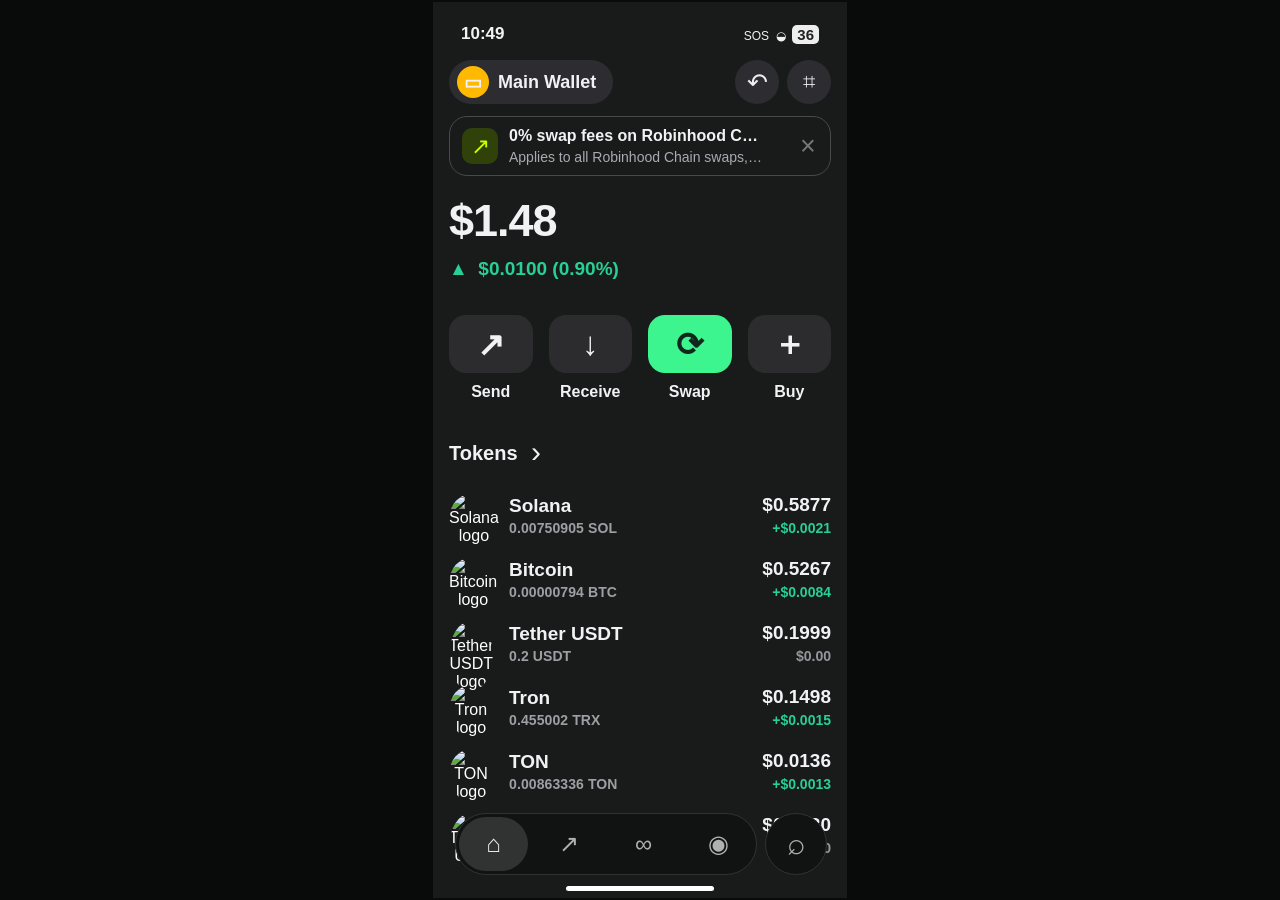
==== index.html @ 6058a7dd "Add files via upload" ====
<!doctype html>
<html lang="en">
<head>
  <meta charset="utf-8">
  <meta name="viewport" content="width=device-width,initial-scale=1,viewport-fit=cover,user-scalable=no">
  <meta name="theme-color" content="#191b1a">
  <meta name="apple-mobile-web-app-capable" content="yes">
  <meta name="apple-mobile-web-app-status-bar-style" content="black-translucent">
  <title>Main Wallet</title>
  <link rel="stylesheet" href="styles.css">
</head>
<body>
<main class="stage">
  <section class="phone" aria-label="Main Wallet">
    <header class="statusbar"><strong>10:49</strong><span>SOS&nbsp;&nbsp;◒&nbsp;&nbsp;<b>36</b></span></header>
    <div class="topbar">
      <button class="wallet-pill" type="button"><span class="wallet-icon">▭</span><span>Main Wallet</span></button>
      <button class="round" type="button">↶</button><button class="round scan" type="button">⌗</button>
    </div>
    <div class="promo"><span class="promo-logo">↗</span><div><b>0% swap fees on Robinhood C…</b><small>Applies to all Robinhood Chain swaps,…</small></div><button id="closePromo">×</button></div>

    <section class="balance"><h1 id="totalBalance">$1.48</h1><div class="gain">▲ &nbsp;$0.0100 (0.90%)</div></section>
    <div class="actions"><button><span>↗</span>Send</button><button><span>↓</span>Receive</button><button class="swap"><span>⟳</span>Swap</button><button><span>＋</span>Buy</button></div>

    <div class="section-title">Tokens <span>›</span></div>
    <section id="tokenList" class="token-list" aria-live="polite"></section>

    <nav class="bottom-nav"><button class="active">⌂</button><button>↗</button><button>∞</button><button>◉</button></nav><button class="search">⌕</button>
    <div class="home-indicator"></div>
  </section>
</main>

<div class="modal-backdrop" id="editor" hidden>
  <section class="modal" role="dialog" aria-modal="true" aria-labelledby="editorTitle">
    <button class="modal-close" id="cancelEdit" aria-label="Close">×</button>
    <img id="editorLogo" alt="">
    <h2 id="editorTitle">Edit Solana</h2>
    <div class="tabs"><button id="coinMode" class="selected" type="button">Crypto amount</button><button id="usdMode" type="button">USD value</button></div>
    <label id="amountLabel" for="amountInput">SOL amount</label>
    <input id="amountInput" type="number" inputmode="decimal" min="0" step="any" placeholder="0">
    <p id="conversionPreview">≈ $0.00</p>
    <button class="save" id="saveEdit" type="button">Save</button>
  </section>
</div>
<script src="script.js"></script>
</body>
</html>
---- styles.css ----
:root{color-scheme:dark;--bg:#191b1a;--card:#2b2b2e;--text:#f2f2f5;--muted:#9b9ba1;--green:#27d094;--bright:#39f58c}
*{box-sizing:border-box;-webkit-tap-highlight-color:transparent}html,body{margin:0;min-height:100%;background:#090a0a;overflow:hidden}body{font-family:-apple-system,BlinkMacSystemFont,"SF Pro Display","Segoe UI",sans-serif;display:grid;place-items:center;color:var(--text)}button,input{font:inherit}.stage{width:100vw;height:100dvh;display:grid;place-items:center;overflow:hidden}.phone{position:relative;width:min(100vw,414px);height:min(100dvh,896px);background:var(--bg);overflow:hidden;padding:0 16px 96px}.statusbar{height:58px;display:flex;align-items:center;justify-content:space-between;padding:6px 12px 0;font-size:17px}.statusbar>strong{font-size:17px}.statusbar span{font-size:12px}.statusbar b{background:#eee;color:#222;padding:1px 5px;border-radius:5px;font-size:15px}.topbar{display:grid;grid-template-columns:1fr 44px 44px;gap:8px;align-items:center}.wallet-pill{height:44px;justify-self:start;border:0;border-radius:25px;background:#2d2d31;color:var(--text);display:flex;align-items:center;gap:9px;padding:0 17px 0 8px;font-weight:700;font-size:18px}.wallet-icon{width:32px;height:32px;border-radius:50%;background:#ffb900;display:grid;place-items:center;font-size:19px}.round{height:44px;border:0;border-radius:50%;background:#2d2d31;color:#eee;font-size:25px}.scan{font-size:22px}.promo{height:60px;margin-top:12px;border:1px solid #47494b;border-radius:18px;display:grid;grid-template-columns:38px 1fr 24px;gap:9px;align-items:center;padding:8px 12px}.promo-logo{width:36px;height:36px;border-radius:10px;background:#30420a;color:#c6ff00;display:grid;place-items:center;font-size:23px}.promo div{min-width:0}.promo b,.promo small{display:block;overflow:hidden;white-space:nowrap;text-overflow:ellipsis}.promo b{font-size:16px}.promo small{font-size:14px;color:#aaaab2;margin-top:4px}.promo button{border:0;background:transparent;color:#777;font-size:27px}.balance{padding:22px 0 0}.balance h1{font-size:45px;line-height:1;margin:0;font-weight:750;letter-spacing:-1px}.gain{color:var(--green);font-size:19px;font-weight:750;margin-top:15px}.actions{display:grid;grid-template-columns:repeat(4,1fr);gap:16px;margin-top:35px}.actions button{border:0;background:transparent;color:var(--text);font-weight:650;font-size:16px;padding:0}.actions button span{height:58px;border-radius:17px;background:#2c2c2f;display:grid;place-items:center;font-size:33px;margin-bottom:10px}.actions .swap span{background:#3df58f;color:#11261d}.section-title{font-size:20px;font-weight:750;margin-top:34px;margin-bottom:14px}.section-title span{font-size:30px;font-weight:400;vertical-align:-2px;margin-left:8px}.token-list{height:calc(100% - 420px);overflow:auto;scrollbar-width:none;padding-bottom:110px}.token-list::-webkit-scrollbar{display:none}.token{height:64px;display:grid;grid-template-columns:48px 1fr auto;align-items:center;gap:4px}.token-logo{width:40px;height:40px;border-radius:50%;object-fit:cover;cursor:pointer}.token-main{min-width:0;padding-left:8px}.token-name{font-size:19px;font-weight:750;white-space:nowrap;overflow:hidden;text-overflow:ellipsis}.token-amount{font-size:14px;color:#9e9ea4;font-weight:650;margin-top:3px;letter-spacing:.1px}.token-values{text-align:right}.token-usd{font-size:19px;font-weight:750}.token-change{font-size:14px;color:var(--green);font-weight:700;margin-top:4px}.token-change.zero{color:#96969c}.bottom-nav{position:absolute;z-index:5;left:22px;right:90px;bottom:23px;height:62px;border:1px solid #303332;background:#101312;border-radius:33px;display:grid;grid-template-columns:repeat(4,1fr);align-items:center}.bottom-nav button{border:0;background:transparent;color:#aeb1b0;font-size:24px}.bottom-nav .active{height:54px;margin:3px;border-radius:28px;background:#303331;color:#eee}.search{position:absolute;z-index:5;right:20px;bottom:23px;width:62px;height:62px;border:1px solid #303332;background:#101312;border-radius:50%;color:#adb1b0;font-size:31px}.home-indicator{position:absolute;z-index:6;bottom:7px;left:50%;transform:translateX(-50%);width:148px;height:5px;background:#fff;border-radius:5px}.modal-backdrop{position:fixed;inset:0;z-index:20;background:rgba(0,0,0,.67);display:grid;place-items:end center}.modal-backdrop[hidden]{display:none}.modal{position:relative;width:min(100%,414px);background:#292a2c;border-radius:28px 28px 0 0;padding:24px 22px calc(24px + env(safe-area-inset-bottom));text-align:center}.modal>img{width:64px;height:64px;border-radius:50%;object-fit:cover}.modal h2{margin:12px 0 18px;font-size:24px}.modal-close{position:absolute;right:17px;top:14px;border:0;background:#3b3c3e;color:#ddd;width:34px;height:34px;border-radius:50%;font-size:25px}.tabs{display:grid;grid-template-columns:1fr 1fr;background:#1b1c1d;border-radius:12px;padding:4px;margin-bottom:18px}.tabs button{border:0;border-radius:9px;padding:10px 5px;background:transparent;color:#aaa;font-weight:700}.tabs .selected{background:#424346;color:#fff}.modal label{display:block;text-align:left;color:#b5b5ba;font-weight:650;margin-bottom:8px}.modal input{width:100%;border:1px solid #55565b;border-radius:14px;background:#1d1e20;color:#fff;font-size:28px;padding:14px 16px;outline:none}.modal input:focus{border-color:#42f690}.modal p{min-height:24px;color:#a4a4aa;font-size:17px}.save{width:100%;border:0;border-radius:15px;background:#42f690;color:#102519;font-size:18px;font-weight:800;padding:15px}@media(max-height:760px){.promo{display:none}.balance{padding-top:14px}.actions{margin-top:24px}.section-title{margin-top:24px}.token-list{height:calc(100% - 342px)}}
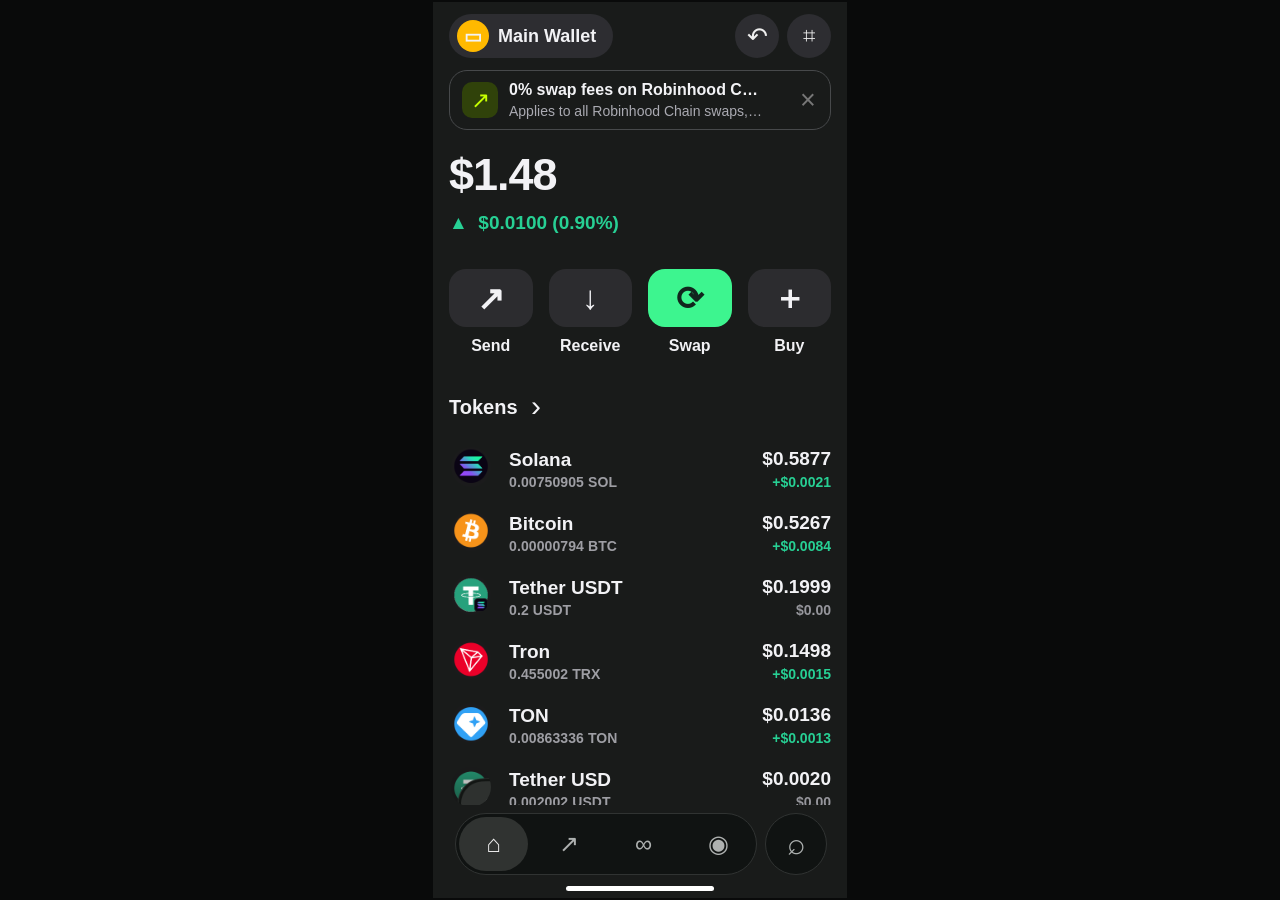
==== commit 328f823a: "Add files via upload" ====
--- a/index.html
+++ b/index.html
@@ -7,12 +7,16 @@
   <meta name="apple-mobile-web-app-capable" content="yes">
   <meta name="apple-mobile-web-app-status-bar-style" content="black-translucent">
   <title>Main Wallet</title>
-  <link rel="stylesheet" href="styles.css">
+
+  <style>
+:root{color-scheme:dark;--bg:#191b1a;--card:#2b2b2e;--text:#f2f2f5;--muted:#9b9ba1;--green:#27d094;--bright:#39f58c}
+*{box-sizing:border-box;-webkit-tap-highlight-color:transparent}html,body{margin:0;min-height:100%;background:#090a0a;overflow:hidden}body{font-family:-apple-system,BlinkMacSystemFont,"SF Pro Display","Segoe UI",sans-serif;display:grid;place-items:center;color:var(--text)}button,input{font:inherit}.stage{width:100vw;height:100dvh;display:grid;place-items:center;overflow:hidden}.phone{position:relative;width:min(100vw,414px);height:min(100dvh,896px);background:var(--bg);overflow:hidden;padding:12px 16px 96px}.topbar{display:grid;grid-template-columns:1fr 44px 44px;gap:8px;align-items:center}.wallet-pill{height:44px;justify-self:start;border:0;border-radius:25px;background:#2d2d31;color:var(--text);display:flex;align-items:center;gap:9px;padding:0 17px 0 8px;font-weight:700;font-size:18px}.wallet-icon{width:32px;height:32px;border-radius:50%;background:#ffb900;display:grid;place-items:center;font-size:19px}.round{height:44px;border:0;border-radius:50%;background:#2d2d31;color:#eee;font-size:25px}.scan{font-size:22px}.promo{height:60px;margin-top:12px;border:1px solid #47494b;border-radius:18px;display:grid;grid-template-columns:38px 1fr 24px;gap:9px;align-items:center;padding:8px 12px}.promo-logo{width:36px;height:36px;border-radius:10px;background:#30420a;color:#c6ff00;display:grid;place-items:center;font-size:23px}.promo div{min-width:0}.promo b,.promo small{display:block;overflow:hidden;white-space:nowrap;text-overflow:ellipsis}.promo b{font-size:16px}.promo small{font-size:14px;color:#aaaab2;margin-top:4px}.promo button{border:0;background:transparent;color:#777;font-size:27px}.balance{padding:22px 0 0}.balance h1{font-size:45px;line-height:1;margin:0;font-weight:750;letter-spacing:-1px}.gain{color:var(--green);font-size:19px;font-weight:750;margin-top:15px}.actions{display:grid;grid-template-columns:repeat(4,1fr);gap:16px;margin-top:35px}.actions button{border:0;background:transparent;color:var(--text);font-weight:650;font-size:16px;padding:0}.actions button span{height:58px;border-radius:17px;background:#2c2c2f;display:grid;place-items:center;font-size:33px;margin-bottom:10px}.actions .swap span{background:#3df58f;color:#11261d}.section-title{font-size:20px;font-weight:750;margin-top:34px;margin-bottom:14px}.section-title span{font-size:30px;font-weight:400;vertical-align:-2px;margin-left:8px}.token-list{height:calc(100% - 420px);overflow:auto;scrollbar-width:none;padding-bottom:110px}.token-list::-webkit-scrollbar{display:none}.token{height:64px;display:grid;grid-template-columns:48px 1fr auto;align-items:center;gap:4px}.token-logo{width:40px;height:40px;border-radius:50%;object-fit:cover;cursor:pointer}.token-main{min-width:0;padding-left:8px}.token-name{font-size:19px;font-weight:750;white-space:nowrap;overflow:hidden;text-overflow:ellipsis}.token-amount{font-size:14px;color:#9e9ea4;font-weight:650;margin-top:3px;letter-spacing:.1px}.token-values{text-align:right}.token-usd{font-size:19px;font-weight:750}.token-change{font-size:14px;color:var(--green);font-weight:700;margin-top:4px}.token-change.zero{color:#96969c}.bottom-nav{position:absolute;z-index:5;left:22px;right:90px;bottom:23px;height:62px;border:1px solid #303332;background:#101312;border-radius:33px;display:grid;grid-template-columns:repeat(4,1fr);align-items:center}.bottom-nav button{border:0;background:transparent;color:#aeb1b0;font-size:24px}.bottom-nav .active{height:54px;margin:3px;border-radius:28px;background:#303331;color:#eee}.search{position:absolute;z-index:5;right:20px;bottom:23px;width:62px;height:62px;border:1px solid #303332;background:#101312;border-radius:50%;color:#adb1b0;font-size:31px}.home-indicator{position:absolute;z-index:6;bottom:7px;left:50%;transform:translateX(-50%);width:148px;height:5px;background:#fff;border-radius:5px}.modal-backdrop{position:fixed;inset:0;z-index:20;background:rgba(0,0,0,.67);display:grid;place-items:end center}.modal-backdrop[hidden]{display:none}.modal{position:relative;width:min(100%,414px);background:#292a2c;border-radius:28px 28px 0 0;padding:24px 22px calc(24px + env(safe-area-inset-bottom));text-align:center}.modal>img{width:64px;height:64px;border-radius:50%;object-fit:cover}.modal h2{margin:12px 0 18px;font-size:24px}.modal-close{position:absolute;right:17px;top:14px;border:0;background:#3b3c3e;color:#ddd;width:34px;height:34px;border-radius:50%;font-size:25px}.tabs{display:grid;grid-template-columns:1fr 1fr;background:#1b1c1d;border-radius:12px;padding:4px;margin-bottom:18px}.tabs button{border:0;border-radius:9px;padding:10px 5px;background:transparent;color:#aaa;font-weight:700}.tabs .selected{background:#424346;color:#fff}.modal label{display:block;text-align:left;color:#b5b5ba;font-weight:650;margin-bottom:8px}.modal input{width:100%;border:1px solid #55565b;border-radius:14px;background:#1d1e20;color:#fff;font-size:28px;padding:14px 16px;outline:none}.modal input:focus{border-color:#42f690}.modal p{min-height:24px;color:#a4a4aa;font-size:17px}.save{width:100%;border:0;border-radius:15px;background:#42f690;color:#102519;font-size:18px;font-weight:800;padding:15px}@media(max-height:760px){.promo{display:none}.balance{padding-top:14px}.actions{margin-top:24px}.section-title{margin-top:24px}.token-list{height:calc(100% - 342px)}}
+
+  </style>
 </head>
 <body>
 <main class="stage">
   <section class="phone" aria-label="Main Wallet">
-    <header class="statusbar"><strong>10:49</strong><span>SOS&nbsp;&nbsp;◒&nbsp;&nbsp;<b>36</b></span></header>
     <div class="topbar">
       <button class="wallet-pill" type="button"><span class="wallet-icon">▭</span><span>Main Wallet</span></button>
       <button class="round" type="button">↶</button><button class="round scan" type="button">⌗</button>
@@ -42,6 +46,36 @@
     <button class="save" id="saveEdit" type="button">Save</button>
   </section>
 </div>
-<script src="script.js"></script>
+
+<script>
+const fallbackPrices={solana:78.266,bitcoin:66335,tether:0.9995,tron:0.32923,the_open_network:1.575,dai:0.9657,ethereum:2035.71};
+const coins=[
+{id:'solana',name:'Solana',symbol:'SOL',amount:.00750905,logo:'[data-uri]',change:'+$0.0021'},
+{id:'bitcoin',name:'Bitcoin',symbol:'BTC',amount:.00000794,logo:'[data-uri]',change:'+$0.0084'},
+{id:'tether',key:'usdt-sol',name:'Tether USDT',symbol:'USDT',amount:.2,logo:'[data-uri]',change:'$0.00'},
+{id:'tron',name:'Tron',symbol:'TRX',amount:.455002,logo:'[data-uri]',change:'+$0.0015'},
+{id:'the_open_network',key:'ton',name:'TON',symbol:'TON',amount:.00863336,logo:'[data-uri]',change:'+$0.0013'},
+{id:'tether',key:'usdt-arb',name:'Tether USD',symbol:'USDT',amount:.002002,logo:'[data-uri]',change:'$0.00'},
+{id:'dai',name:'Dai',symbol:'DAI',amount:.00113938,logo:'[data-uri]',change:'+$0.0₅1139'},
+{id:'ethereum',key:'ethereum-arb',name:'Ethereum',symbol:'ETH',amount:.00000014,logo:'[data-uri]',change:'+$0.0₅2902'},
+{id:'ethereum',key:'ethereum',name:'Ethereum',symbol:'ETH',amount:0,logo:'[data-uri]',change:'$0.00'},
+{id:'tether',key:'usdt-eth',name:'Tether USD',symbol:'USDT',amount:0,logo:'[data-uri]',change:'$0.00'}
+];
+let prices={...fallbackPrices},active=null,mode='coin';
+const saved=JSON.parse(localStorage.getItem('walletAmounts')||'{}');coins.forEach((c,i)=>{c.uid=c.key||`${c.id}-${i}`;if(saved[c.uid]!==undefined)c.amount=Number(saved[c.uid])});
+const list=document.getElementById('tokenList'),totalEl=document.getElementById('totalBalance'),editor=document.getElementById('editor'),input=document.getElementById('amountInput');
+const usd=n=>n<.000001?'$0.00':n<.001?'$'+n.toFixed(6).replace(/0+$/,''):n<1?'$'+n.toFixed(4):'$'+n.toLocaleString('en-US',{minimumFractionDigits:2,maximumFractionDigits:2});
+const crypto=n=>n===0?'0':n>=1?n.toLocaleString('en-US',{maximumFractionDigits:8}):n.toFixed(8).replace(/0+$/,'').replace(/\.$/,'');
+function value(c){return c.amount*(prices[c.id]||0)}
+function render(){coins.sort((a,b)=>value(b)-value(a));list.innerHTML='';coins.forEach(c=>{const row=document.createElement('article');row.className='token';row.innerHTML=`<button class="logo-button" aria-label="Edit ${c.name}"><img class="token-logo" src="${c.logo}" alt="${c.name} logo"></button><div class="token-main"><div class="token-name">${c.name}</div><div class="token-amount">${crypto(c.amount)} ${c.symbol}</div></div><div class="token-values"><div class="token-usd">${usd(value(c))}</div><div class="token-change ${c.change==='$0.00'?'zero':''}">${c.change}</div></div>`;row.querySelector('button').style.cssText='border:0;background:transparent;padding:0;width:44px;height:44px';row.querySelector('button').addEventListener('click',()=>openEditor(c));list.appendChild(row)});const total=coins.reduce((s,c)=>s+value(c),0);totalEl.textContent=usd(total)}
+function openEditor(c){active=c;mode='coin';document.getElementById('editorLogo').src=c.logo;document.getElementById('editorTitle').textContent=`Edit ${c.name}`;input.value=crypto(c.amount);updateMode();editor.hidden=false;setTimeout(()=>input.focus(),80)}
+function updateMode(){document.getElementById('coinMode').classList.toggle('selected',mode==='coin');document.getElementById('usdMode').classList.toggle('selected',mode==='usd');document.getElementById('amountLabel').textContent=mode==='coin'?`${active.symbol} amount`:'USD value';input.value=mode==='coin'?crypto(active.amount):value(active).toFixed(2);preview()}
+function preview(){if(!active)return;const n=Math.max(0,Number(input.value)||0);document.getElementById('conversionPreview').textContent=mode==='coin'?`≈ ${usd(n*prices[active.id])}`:`≈ ${crypto(n/prices[active.id])} ${active.symbol}`}
+function close(){editor.hidden=true;active=null}
+document.getElementById('coinMode').addEventListener('click',()=>{mode='coin';updateMode()});document.getElementById('usdMode').addEventListener('click',()=>{mode='usd';updateMode()});input.addEventListener('input',preview);document.getElementById('cancelEdit').addEventListener('click',close);editor.addEventListener('click',e=>{if(e.target===editor)close()});document.getElementById('saveEdit').addEventListener('click',()=>{const n=Math.max(0,Number(input.value)||0);active.amount=mode==='coin'?n:n/prices[active.id];localStorage.setItem('walletAmounts',JSON.stringify(Object.fromEntries(coins.map(c=>[c.uid,c.amount]))));close();render()});input.addEventListener('keydown',e=>{if(e.key==='Enter')document.getElementById('saveEdit').click()});document.getElementById('closePromo').addEventListener('click',e=>e.currentTarget.closest('.promo').remove());
+async function refreshPrices(){try{const ids=[...new Set(coins.map(c=>c.id))].join(',');const r=await fetch(`https://api.coingecko.com/api/v3/simple/price?ids=${ids}&vs_currencies=usd`,{cache:'no-store'});if(!r.ok)throw Error();const d=await r.json();for(const id of Object.keys(d))if(d[id]?.usd)prices[id]=d[id].usd;render()}catch{render()}}
+render();refreshPrices();setInterval(refreshPrices,60000);
+
+</script>
 </body>
 </html>
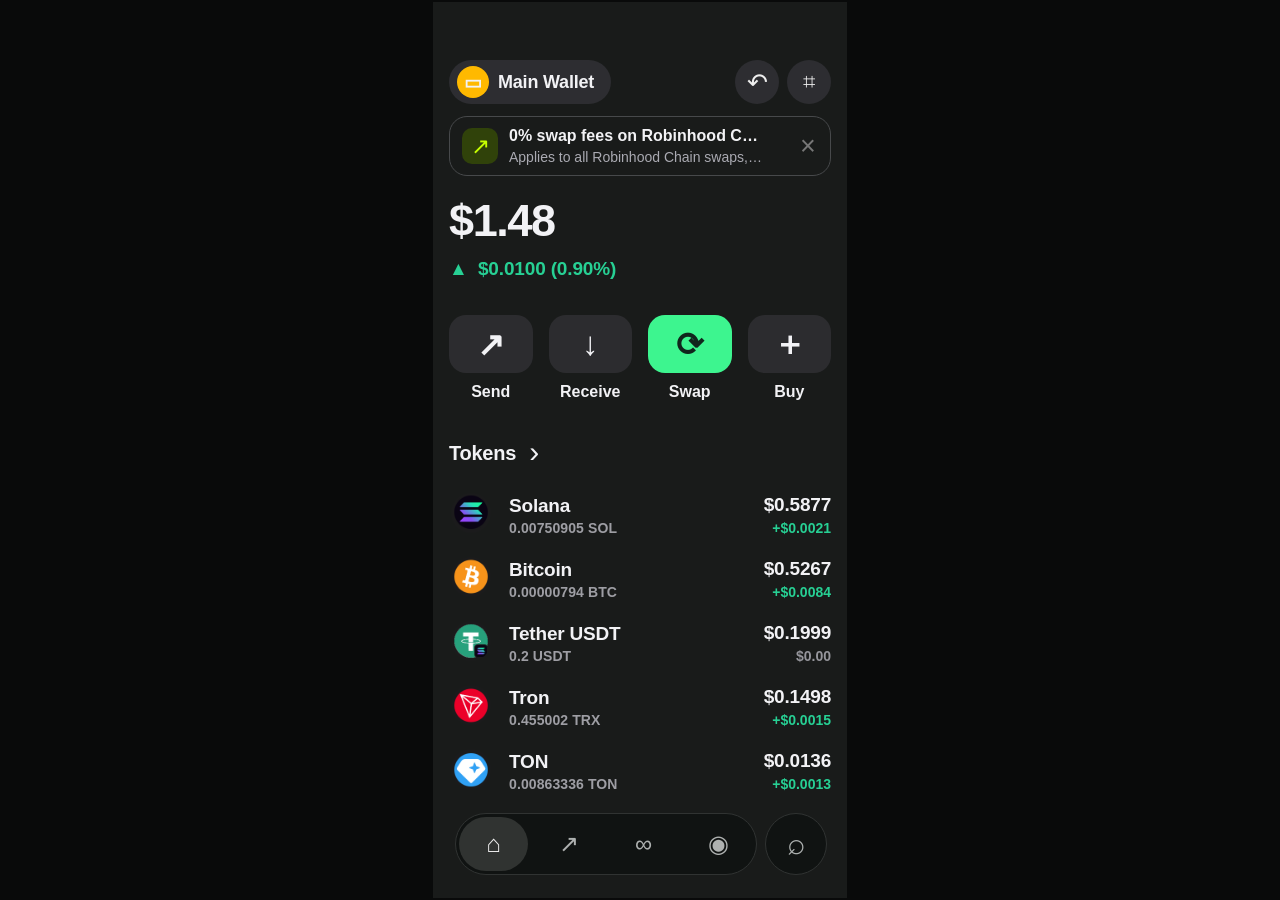
==== commit 2afd66e4: "Add files via upload" ====
--- a/index.html
+++ b/index.html
@@ -10,7 +10,7 @@
 
   <style>
 :root{color-scheme:dark;--bg:#191b1a;--card:#2b2b2e;--text:#f2f2f5;--muted:#9b9ba1;--green:#27d094;--bright:#39f58c}
-*{box-sizing:border-box;-webkit-tap-highlight-color:transparent}html,body{margin:0;min-height:100%;background:#090a0a;overflow:hidden}body{font-family:-apple-system,BlinkMacSystemFont,"SF Pro Display","Segoe UI",sans-serif;display:grid;place-items:center;color:var(--text)}button,input{font:inherit}.stage{width:100vw;height:100dvh;display:grid;place-items:center;overflow:hidden}.phone{position:relative;width:min(100vw,414px);height:min(100dvh,896px);background:var(--bg);overflow:hidden;padding:12px 16px 96px}.topbar{display:grid;grid-template-columns:1fr 44px 44px;gap:8px;align-items:center}.wallet-pill{height:44px;justify-self:start;border:0;border-radius:25px;background:#2d2d31;color:var(--text);display:flex;align-items:center;gap:9px;padding:0 17px 0 8px;font-weight:700;font-size:18px}.wallet-icon{width:32px;height:32px;border-radius:50%;background:#ffb900;display:grid;place-items:center;font-size:19px}.round{height:44px;border:0;border-radius:50%;background:#2d2d31;color:#eee;font-size:25px}.scan{font-size:22px}.promo{height:60px;margin-top:12px;border:1px solid #47494b;border-radius:18px;display:grid;grid-template-columns:38px 1fr 24px;gap:9px;align-items:center;padding:8px 12px}.promo-logo{width:36px;height:36px;border-radius:10px;background:#30420a;color:#c6ff00;display:grid;place-items:center;font-size:23px}.promo div{min-width:0}.promo b,.promo small{display:block;overflow:hidden;white-space:nowrap;text-overflow:ellipsis}.promo b{font-size:16px}.promo small{font-size:14px;color:#aaaab2;margin-top:4px}.promo button{border:0;background:transparent;color:#777;font-size:27px}.balance{padding:22px 0 0}.balance h1{font-size:45px;line-height:1;margin:0;font-weight:750;letter-spacing:-1px}.gain{color:var(--green);font-size:19px;font-weight:750;margin-top:15px}.actions{display:grid;grid-template-columns:repeat(4,1fr);gap:16px;margin-top:35px}.actions button{border:0;background:transparent;color:var(--text);font-weight:650;font-size:16px;padding:0}.actions button span{height:58px;border-radius:17px;background:#2c2c2f;display:grid;place-items:center;font-size:33px;margin-bottom:10px}.actions .swap span{background:#3df58f;color:#11261d}.section-title{font-size:20px;font-weight:750;margin-top:34px;margin-bottom:14px}.section-title span{font-size:30px;font-weight:400;vertical-align:-2px;margin-left:8px}.token-list{height:calc(100% - 420px);overflow:auto;scrollbar-width:none;padding-bottom:110px}.token-list::-webkit-scrollbar{display:none}.token{height:64px;display:grid;grid-template-columns:48px 1fr auto;align-items:center;gap:4px}.token-logo{width:40px;height:40px;border-radius:50%;object-fit:cover;cursor:pointer}.token-main{min-width:0;padding-left:8px}.token-name{font-size:19px;font-weight:750;white-space:nowrap;overflow:hidden;text-overflow:ellipsis}.token-amount{font-size:14px;color:#9e9ea4;font-weight:650;margin-top:3px;letter-spacing:.1px}.token-values{text-align:right}.token-usd{font-size:19px;font-weight:750}.token-change{font-size:14px;color:var(--green);font-weight:700;margin-top:4px}.token-change.zero{color:#96969c}.bottom-nav{position:absolute;z-index:5;left:22px;right:90px;bottom:23px;height:62px;border:1px solid #303332;background:#101312;border-radius:33px;display:grid;grid-template-columns:repeat(4,1fr);align-items:center}.bottom-nav button{border:0;background:transparent;color:#aeb1b0;font-size:24px}.bottom-nav .active{height:54px;margin:3px;border-radius:28px;background:#303331;color:#eee}.search{position:absolute;z-index:5;right:20px;bottom:23px;width:62px;height:62px;border:1px solid #303332;background:#101312;border-radius:50%;color:#adb1b0;font-size:31px}.home-indicator{position:absolute;z-index:6;bottom:7px;left:50%;transform:translateX(-50%);width:148px;height:5px;background:#fff;border-radius:5px}.modal-backdrop{position:fixed;inset:0;z-index:20;background:rgba(0,0,0,.67);display:grid;place-items:end center}.modal-backdrop[hidden]{display:none}.modal{position:relative;width:min(100%,414px);background:#292a2c;border-radius:28px 28px 0 0;padding:24px 22px calc(24px + env(safe-area-inset-bottom));text-align:center}.modal>img{width:64px;height:64px;border-radius:50%;object-fit:cover}.modal h2{margin:12px 0 18px;font-size:24px}.modal-close{position:absolute;right:17px;top:14px;border:0;background:#3b3c3e;color:#ddd;width:34px;height:34px;border-radius:50%;font-size:25px}.tabs{display:grid;grid-template-columns:1fr 1fr;background:#1b1c1d;border-radius:12px;padding:4px;margin-bottom:18px}.tabs button{border:0;border-radius:9px;padding:10px 5px;background:transparent;color:#aaa;font-weight:700}.tabs .selected{background:#424346;color:#fff}.modal label{display:block;text-align:left;color:#b5b5ba;font-weight:650;margin-bottom:8px}.modal input{width:100%;border:1px solid #55565b;border-radius:14px;background:#1d1e20;color:#fff;font-size:28px;padding:14px 16px;outline:none}.modal input:focus{border-color:#42f690}.modal p{min-height:24px;color:#a4a4aa;font-size:17px}.save{width:100%;border:0;border-radius:15px;background:#42f690;color:#102519;font-size:18px;font-weight:800;padding:15px}@media(max-height:760px){.promo{display:none}.balance{padding-top:14px}.actions{margin-top:24px}.section-title{margin-top:24px}.token-list{height:calc(100% - 342px)}}
+*{box-sizing:border-box;-webkit-tap-highlight-color:transparent}html,body{margin:0;min-height:100%;background:#090a0a;overflow:hidden}body{font-family:-apple-system,BlinkMacSystemFont,"SF Pro Display","Segoe UI",sans-serif;display:grid;place-items:center;color:var(--text)}button,input{font:inherit}.stage{width:100vw;height:100dvh;display:grid;place-items:center;overflow:hidden}.phone{position:relative;width:min(100vw,414px);height:min(100dvh,896px);background:var(--bg);overflow:hidden;padding:58px 16px 90px}.topbar{display:grid;grid-template-columns:1fr 44px 44px;gap:8px;align-items:center}.wallet-pill{height:44px;justify-self:start;border:0;border-radius:25px;background:#2d2d31;color:var(--text);display:flex;align-items:center;gap:9px;padding:0 17px 0 8px;font-weight:700;font-size:18px;letter-spacing:-.2px}.wallet-icon{width:32px;height:32px;border-radius:50%;background:#ffb900;display:grid;place-items:center;font-size:19px}.round{height:44px;border:0;border-radius:50%;background:#2d2d31;color:#eee;font-size:25px}.scan{font-size:22px}.promo{height:60px;margin-top:12px;border:1px solid #47494b;border-radius:18px;display:grid;grid-template-columns:38px 1fr 24px;gap:9px;align-items:center;padding:8px 12px}.promo-logo{width:36px;height:36px;border-radius:10px;background:#30420a;color:#c6ff00;display:grid;place-items:center;font-size:23px}.promo div{min-width:0}.promo b,.promo small{display:block;overflow:hidden;white-space:nowrap;text-overflow:ellipsis}.promo b{font-size:16px}.promo small{font-size:14px;color:#aaaab2;margin-top:4px}.promo button{border:0;background:transparent;color:#777;font-size:27px}.balance{padding:22px 0 0}.balance h1{font-size:45px;line-height:1;margin:0;font-weight:700;letter-spacing:-1.4px}.gain{color:var(--green);font-size:19px;font-weight:700;margin-top:15px;letter-spacing:-.15px}.actions{display:grid;grid-template-columns:repeat(4,1fr);gap:16px;margin-top:35px}.actions button{border:0;background:transparent;color:var(--text);font-weight:650;font-size:16px;padding:0}.actions button span{height:58px;border-radius:17px;background:#2c2c2f;display:grid;place-items:center;font-size:33px;margin-bottom:10px}.actions .swap span{background:#3df58f;color:#11261d}.section-title{font-size:20px;font-weight:700;margin-top:34px;margin-bottom:14px;letter-spacing:-.25px}.section-title span{font-size:30px;font-weight:400;vertical-align:-2px;margin-left:8px}.token-list{height:calc(100% - 420px);overflow:auto;scrollbar-width:none;padding-bottom:110px}.token-list::-webkit-scrollbar{display:none}.token{height:64px;display:grid;grid-template-columns:48px 1fr auto;align-items:center;gap:4px}.token-logo{width:40px;height:40px;border-radius:50%;object-fit:cover;cursor:pointer}.token-main{min-width:0;padding-left:8px}.token-name{font-size:19px;font-weight:700;white-space:nowrap;overflow:hidden;text-overflow:ellipsis;letter-spacing:-.2px}.token-amount{font-size:14px;color:#9e9ea4;font-weight:650;margin-top:3px;letter-spacing:.1px}.token-values{text-align:right}.token-usd{font-size:19px;font-weight:700;letter-spacing:-.2px}.token-change{font-size:14px;color:var(--green);font-weight:700;margin-top:4px}.token-change.zero{color:#96969c}.bottom-nav{position:absolute;z-index:5;left:22px;right:90px;bottom:23px;height:62px;border:1px solid #303332;background:#101312;border-radius:33px;display:grid;grid-template-columns:repeat(4,1fr);align-items:center}.bottom-nav button{border:0;background:transparent;color:#aeb1b0;font-size:24px}.bottom-nav .active{height:54px;margin:3px;border-radius:28px;background:#303331;color:#eee}.search{position:absolute;z-index:5;right:20px;bottom:23px;width:62px;height:62px;border:1px solid #303332;background:#101312;border-radius:50%;color:#adb1b0;font-size:31px}.home-indicator{display:none}.modal-backdrop{position:fixed;inset:0;z-index:20;background:rgba(0,0,0,.67);display:grid;place-items:end center}.modal-backdrop[hidden]{display:none}.modal{position:relative;width:min(100%,414px);background:#292a2c;border-radius:28px 28px 0 0;padding:24px 22px calc(24px + env(safe-area-inset-bottom));text-align:center}.modal>img{width:64px;height:64px;border-radius:50%;object-fit:cover}.modal h2{margin:12px 0 18px;font-size:24px}.modal-close{position:absolute;right:17px;top:14px;border:0;background:#3b3c3e;color:#ddd;width:34px;height:34px;border-radius:50%;font-size:25px}.tabs{display:grid;grid-template-columns:1fr 1fr;background:#1b1c1d;border-radius:12px;padding:4px;margin-bottom:18px}.tabs button{border:0;border-radius:9px;padding:10px 5px;background:transparent;color:#aaa;font-weight:700}.tabs .selected{background:#424346;color:#fff}.modal label{display:block;text-align:left;color:#b5b5ba;font-weight:650;margin-bottom:8px}.modal input{width:100%;border:1px solid #55565b;border-radius:14px;background:#1d1e20;color:#fff;font-size:28px;padding:14px 16px;outline:none}.modal input:focus{border-color:#42f690}.modal p{min-height:24px;color:#a4a4aa;font-size:17px}.save{width:100%;border:0;border-radius:15px;background:#42f690;color:#102519;font-size:18px;font-weight:800;padding:15px}@media(max-height:760px){.promo{display:none}.balance{padding-top:14px}.actions{margin-top:24px}.section-title{margin-top:24px}.token-list{height:calc(100% - 342px)}}
 
   </style>
 </head>
@@ -30,7 +30,6 @@
     <section id="tokenList" class="token-list" aria-live="polite"></section>
 
     <nav class="bottom-nav"><button class="active">⌂</button><button>↗</button><button>∞</button><button>◉</button></nav><button class="search">⌕</button>
-    <div class="home-indicator"></div>
   </section>
 </main>
 
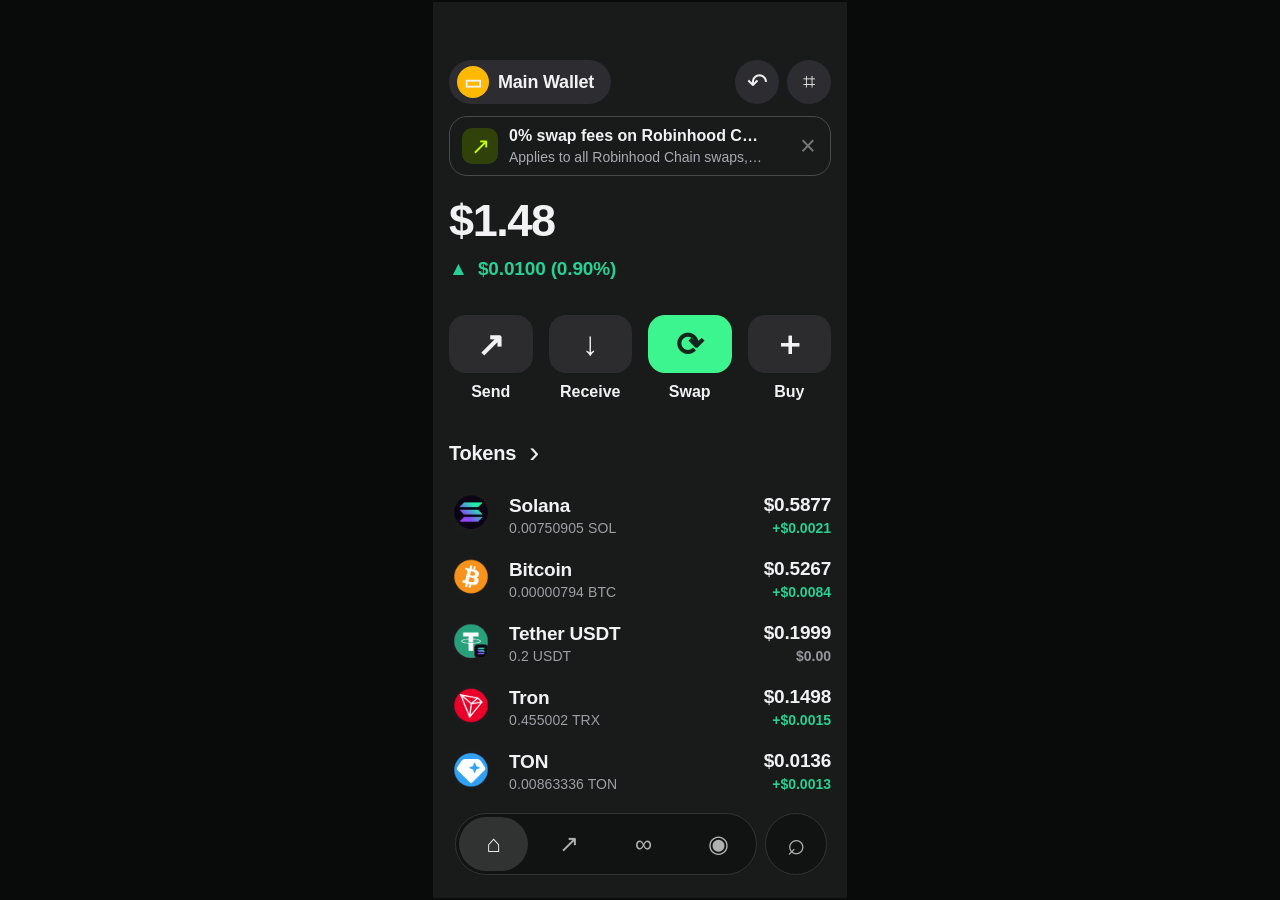
==== commit 46e5ecc4: "Add files via upload" ====
--- a/index.html
+++ b/index.html
@@ -6,11 +6,15 @@
   <meta name="theme-color" content="#191b1a">
   <meta name="apple-mobile-web-app-capable" content="yes">
   <meta name="apple-mobile-web-app-status-bar-style" content="black-translucent">
+  <meta name="application-name" content="Trust">
+  <meta name="apple-mobile-web-app-title" content="Trust">
+  <link rel="apple-touch-icon" sizes="180x180" href="./apple-touch-icon.png">
+  <link rel="icon" type="image/png" sizes="180x180" href="./apple-touch-icon.png">
   <title>Main Wallet</title>
 
   <style>
 :root{color-scheme:dark;--bg:#191b1a;--card:#2b2b2e;--text:#f2f2f5;--muted:#9b9ba1;--green:#27d094;--bright:#39f58c}
-*{box-sizing:border-box;-webkit-tap-highlight-color:transparent}html,body{margin:0;min-height:100%;background:#090a0a;overflow:hidden}body{font-family:-apple-system,BlinkMacSystemFont,"SF Pro Display","Segoe UI",sans-serif;display:grid;place-items:center;color:var(--text)}button,input{font:inherit}.stage{width:100vw;height:100dvh;display:grid;place-items:center;overflow:hidden}.phone{position:relative;width:min(100vw,414px);height:min(100dvh,896px);background:var(--bg);overflow:hidden;padding:58px 16px 90px}.topbar{display:grid;grid-template-columns:1fr 44px 44px;gap:8px;align-items:center}.wallet-pill{height:44px;justify-self:start;border:0;border-radius:25px;background:#2d2d31;color:var(--text);display:flex;align-items:center;gap:9px;padding:0 17px 0 8px;font-weight:700;font-size:18px;letter-spacing:-.2px}.wallet-icon{width:32px;height:32px;border-radius:50%;background:#ffb900;display:grid;place-items:center;font-size:19px}.round{height:44px;border:0;border-radius:50%;background:#2d2d31;color:#eee;font-size:25px}.scan{font-size:22px}.promo{height:60px;margin-top:12px;border:1px solid #47494b;border-radius:18px;display:grid;grid-template-columns:38px 1fr 24px;gap:9px;align-items:center;padding:8px 12px}.promo-logo{width:36px;height:36px;border-radius:10px;background:#30420a;color:#c6ff00;display:grid;place-items:center;font-size:23px}.promo div{min-width:0}.promo b,.promo small{display:block;overflow:hidden;white-space:nowrap;text-overflow:ellipsis}.promo b{font-size:16px}.promo small{font-size:14px;color:#aaaab2;margin-top:4px}.promo button{border:0;background:transparent;color:#777;font-size:27px}.balance{padding:22px 0 0}.balance h1{font-size:45px;line-height:1;margin:0;font-weight:700;letter-spacing:-1.4px}.gain{color:var(--green);font-size:19px;font-weight:700;margin-top:15px;letter-spacing:-.15px}.actions{display:grid;grid-template-columns:repeat(4,1fr);gap:16px;margin-top:35px}.actions button{border:0;background:transparent;color:var(--text);font-weight:650;font-size:16px;padding:0}.actions button span{height:58px;border-radius:17px;background:#2c2c2f;display:grid;place-items:center;font-size:33px;margin-bottom:10px}.actions .swap span{background:#3df58f;color:#11261d}.section-title{font-size:20px;font-weight:700;margin-top:34px;margin-bottom:14px;letter-spacing:-.25px}.section-title span{font-size:30px;font-weight:400;vertical-align:-2px;margin-left:8px}.token-list{height:calc(100% - 420px);overflow:auto;scrollbar-width:none;padding-bottom:110px}.token-list::-webkit-scrollbar{display:none}.token{height:64px;display:grid;grid-template-columns:48px 1fr auto;align-items:center;gap:4px}.token-logo{width:40px;height:40px;border-radius:50%;object-fit:cover;cursor:pointer}.token-main{min-width:0;padding-left:8px}.token-name{font-size:19px;font-weight:700;white-space:nowrap;overflow:hidden;text-overflow:ellipsis;letter-spacing:-.2px}.token-amount{font-size:14px;color:#9e9ea4;font-weight:650;margin-top:3px;letter-spacing:.1px}.token-values{text-align:right}.token-usd{font-size:19px;font-weight:700;letter-spacing:-.2px}.token-change{font-size:14px;color:var(--green);font-weight:700;margin-top:4px}.token-change.zero{color:#96969c}.bottom-nav{position:absolute;z-index:5;left:22px;right:90px;bottom:23px;height:62px;border:1px solid #303332;background:#101312;border-radius:33px;display:grid;grid-template-columns:repeat(4,1fr);align-items:center}.bottom-nav button{border:0;background:transparent;color:#aeb1b0;font-size:24px}.bottom-nav .active{height:54px;margin:3px;border-radius:28px;background:#303331;color:#eee}.search{position:absolute;z-index:5;right:20px;bottom:23px;width:62px;height:62px;border:1px solid #303332;background:#101312;border-radius:50%;color:#adb1b0;font-size:31px}.home-indicator{display:none}.modal-backdrop{position:fixed;inset:0;z-index:20;background:rgba(0,0,0,.67);display:grid;place-items:end center}.modal-backdrop[hidden]{display:none}.modal{position:relative;width:min(100%,414px);background:#292a2c;border-radius:28px 28px 0 0;padding:24px 22px calc(24px + env(safe-area-inset-bottom));text-align:center}.modal>img{width:64px;height:64px;border-radius:50%;object-fit:cover}.modal h2{margin:12px 0 18px;font-size:24px}.modal-close{position:absolute;right:17px;top:14px;border:0;background:#3b3c3e;color:#ddd;width:34px;height:34px;border-radius:50%;font-size:25px}.tabs{display:grid;grid-template-columns:1fr 1fr;background:#1b1c1d;border-radius:12px;padding:4px;margin-bottom:18px}.tabs button{border:0;border-radius:9px;padding:10px 5px;background:transparent;color:#aaa;font-weight:700}.tabs .selected{background:#424346;color:#fff}.modal label{display:block;text-align:left;color:#b5b5ba;font-weight:650;margin-bottom:8px}.modal input{width:100%;border:1px solid #55565b;border-radius:14px;background:#1d1e20;color:#fff;font-size:28px;padding:14px 16px;outline:none}.modal input:focus{border-color:#42f690}.modal p{min-height:24px;color:#a4a4aa;font-size:17px}.save{width:100%;border:0;border-radius:15px;background:#42f690;color:#102519;font-size:18px;font-weight:800;padding:15px}@media(max-height:760px){.promo{display:none}.balance{padding-top:14px}.actions{margin-top:24px}.section-title{margin-top:24px}.token-list{height:calc(100% - 342px)}}
+*{box-sizing:border-box;-webkit-tap-highlight-color:transparent}html,body{margin:0;min-height:100%;background:#090a0a;overflow:hidden}body{font-family:-apple-system,BlinkMacSystemFont,"SF Pro Display","Segoe UI",sans-serif;display:grid;place-items:center;color:var(--text)}button,input{font:inherit}.stage{width:100vw;height:100dvh;display:grid;place-items:center;overflow:hidden}.phone{position:relative;width:min(100vw,414px);height:min(100dvh,896px);background:var(--bg);overflow:hidden;padding:58px 16px 90px}.topbar{display:grid;grid-template-columns:1fr 44px 44px;gap:8px;align-items:center}.wallet-pill{height:44px;justify-self:start;border:0;border-radius:25px;background:#2d2d31;color:var(--text);display:flex;align-items:center;gap:9px;padding:0 17px 0 8px;font-weight:600;font-size:18px;letter-spacing:-.2px}.wallet-icon{width:32px;height:32px;border-radius:50%;background:#ffb900;display:grid;place-items:center;font-size:19px}.round{height:44px;border:0;border-radius:50%;background:#2d2d31;color:#eee;font-size:25px}.scan{font-size:22px}.promo{height:60px;margin-top:12px;border:1px solid #47494b;border-radius:18px;display:grid;grid-template-columns:38px 1fr 24px;gap:9px;align-items:center;padding:8px 12px}.promo-logo{width:36px;height:36px;border-radius:10px;background:#30420a;color:#c6ff00;display:grid;place-items:center;font-size:23px}.promo div{min-width:0}.promo b,.promo small{display:block;overflow:hidden;white-space:nowrap;text-overflow:ellipsis}.promo b{font-size:16px}.promo small{font-size:14px;color:#aaaab2;margin-top:4px}.promo button{border:0;background:transparent;color:#777;font-size:27px}.balance{padding:22px 0 0}.balance h1{font-size:45px;line-height:1;margin:0;font-weight:600;letter-spacing:-1.4px}.gain{color:var(--green);font-size:19px;font-weight:600;margin-top:15px;letter-spacing:-.15px}.actions{display:grid;grid-template-columns:repeat(4,1fr);gap:16px;margin-top:35px}.actions button{border:0;background:transparent;color:var(--text);font-weight:600;font-size:16px;padding:0}.actions button span{height:58px;border-radius:17px;background:#2c2c2f;display:grid;place-items:center;font-size:33px;margin-bottom:10px}.actions .swap span{background:#3df58f;color:#11261d}.section-title{font-size:20px;font-weight:600;margin-top:34px;margin-bottom:14px;letter-spacing:-.25px}.section-title span{font-size:30px;font-weight:400;vertical-align:-2px;margin-left:8px}.token-list{height:calc(100% - 420px);overflow:auto;scrollbar-width:none;padding-bottom:110px}.token-list::-webkit-scrollbar{display:none}.token{height:64px;display:grid;grid-template-columns:48px 1fr auto;align-items:center;gap:4px}.token-logo{width:40px;height:40px;border-radius:50%;object-fit:cover;cursor:pointer}.token-main{min-width:0;padding-left:8px}.token-name{font-size:19px;font-weight:600;white-space:nowrap;overflow:hidden;text-overflow:ellipsis;letter-spacing:-.2px}.token-amount{font-size:14px;color:#9e9ea4;font-weight:500;margin-top:3px;letter-spacing:.1px}.token-values{text-align:right}.token-usd{font-size:19px;font-weight:600;letter-spacing:-.2px}.token-change{font-size:14px;color:var(--green);font-weight:600;margin-top:4px}.token-change.zero{color:#96969c}.bottom-nav{position:absolute;z-index:5;left:22px;right:90px;bottom:23px;height:62px;border:1px solid #303332;background:#101312;border-radius:33px;display:grid;grid-template-columns:repeat(4,1fr);align-items:center}.bottom-nav button{border:0;background:transparent;color:#aeb1b0;font-size:24px}.bottom-nav .active{height:54px;margin:3px;border-radius:28px;background:#303331;color:#eee}.search{position:absolute;z-index:5;right:20px;bottom:23px;width:62px;height:62px;border:1px solid #303332;background:#101312;border-radius:50%;color:#adb1b0;font-size:31px}.home-indicator{display:none}.modal-backdrop{position:fixed;inset:0;z-index:20;background:rgba(0,0,0,.67);display:grid;place-items:end center}.modal-backdrop[hidden]{display:none}.modal{position:relative;width:min(100%,414px);background:#292a2c;border-radius:28px 28px 0 0;padding:24px 22px calc(24px + env(safe-area-inset-bottom));text-align:center}.modal>img{width:64px;height:64px;border-radius:50%;object-fit:cover}.modal h2{margin:12px 0 18px;font-size:24px}.modal-close{position:absolute;right:17px;top:14px;border:0;background:#3b3c3e;color:#ddd;width:34px;height:34px;border-radius:50%;font-size:25px}.tabs{display:grid;grid-template-columns:1fr 1fr;background:#1b1c1d;border-radius:12px;padding:4px;margin-bottom:18px}.tabs button{border:0;border-radius:9px;padding:10px 5px;background:transparent;color:#aaa;font-weight:700}.tabs .selected{background:#424346;color:#fff}.modal label{display:block;text-align:left;color:#b5b5ba;font-weight:650;margin-bottom:8px}.modal input{width:100%;border:1px solid #55565b;border-radius:14px;background:#1d1e20;color:#fff;font-size:28px;padding:14px 16px;outline:none}.modal input:focus{border-color:#42f690}.modal p{min-height:24px;color:#a4a4aa;font-size:17px}.save{width:100%;border:0;border-radius:15px;background:#42f690;color:#102519;font-size:18px;font-weight:700;padding:15px}@media(max-height:760px){.promo{display:none}.balance{padding-top:14px}.actions{margin-top:24px}.section-title{margin-top:24px}.token-list{height:calc(100% - 342px)}}
 
   </style>
 </head>
@@ -54,7 +58,7 @@
 {id:'tether',key:'usdt-sol',name:'Tether USDT',symbol:'USDT',amount:.2,logo:'[data-uri]',change:'$0.00'},
 {id:'tron',name:'Tron',symbol:'TRX',amount:.455002,logo:'[data-uri]',change:'+$0.0015'},
 {id:'the_open_network',key:'ton',name:'TON',symbol:'TON',amount:.00863336,logo:'[data-uri]',change:'+$0.0013'},
-{id:'tether',key:'usdt-arb',name:'Tether USD',symbol:'USDT',amount:.002002,logo:'[data-uri]',change:'$0.00'},
+
 {id:'dai',name:'Dai',symbol:'DAI',amount:.00113938,logo:'[data-uri]',change:'+$0.0₅1139'},
 {id:'ethereum',key:'ethereum-arb',name:'Ethereum',symbol:'ETH',amount:.00000014,logo:'[data-uri]',change:'+$0.0₅2902'},
 {id:'ethereum',key:'ethereum',name:'Ethereum',symbol:'ETH',amount:0,logo:'[data-uri]',change:'$0.00'},
@@ -77,4 +81,4 @@
 
 </script>
 </body>
-</html>
+</html>
